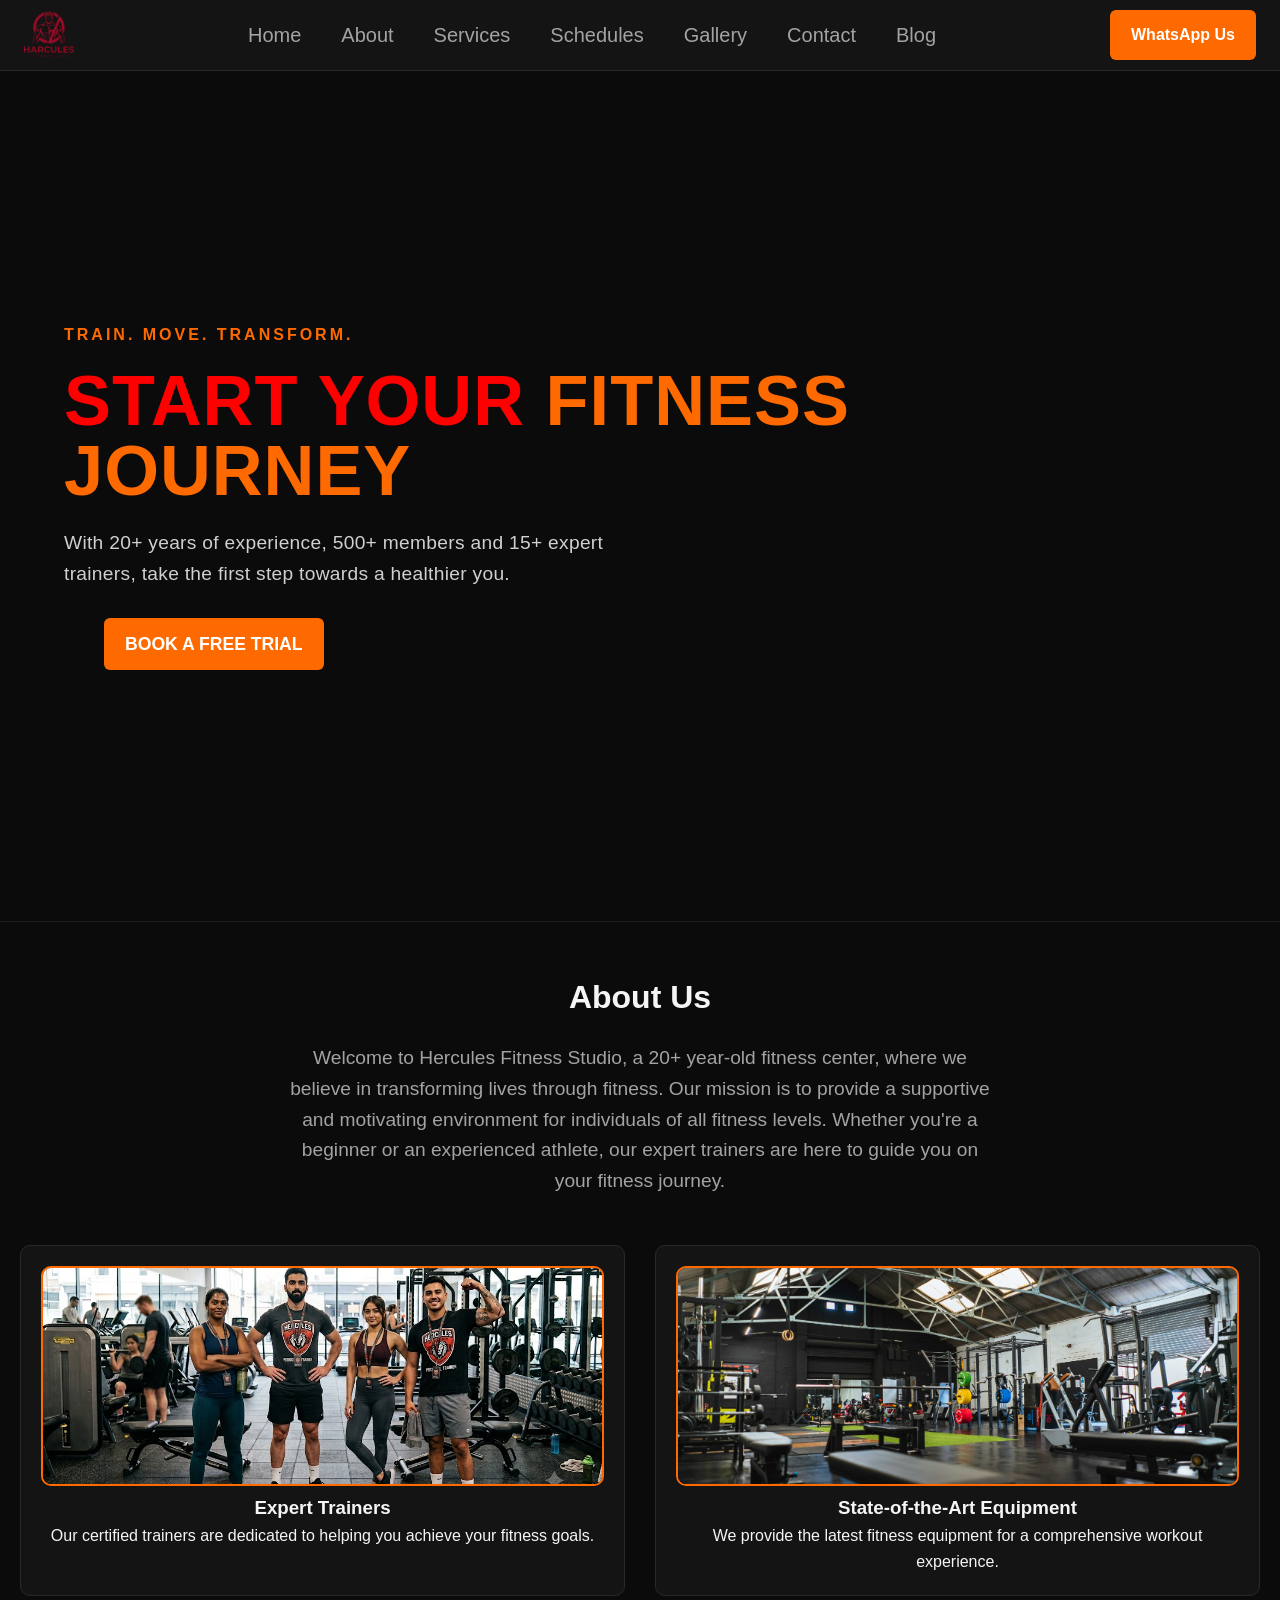
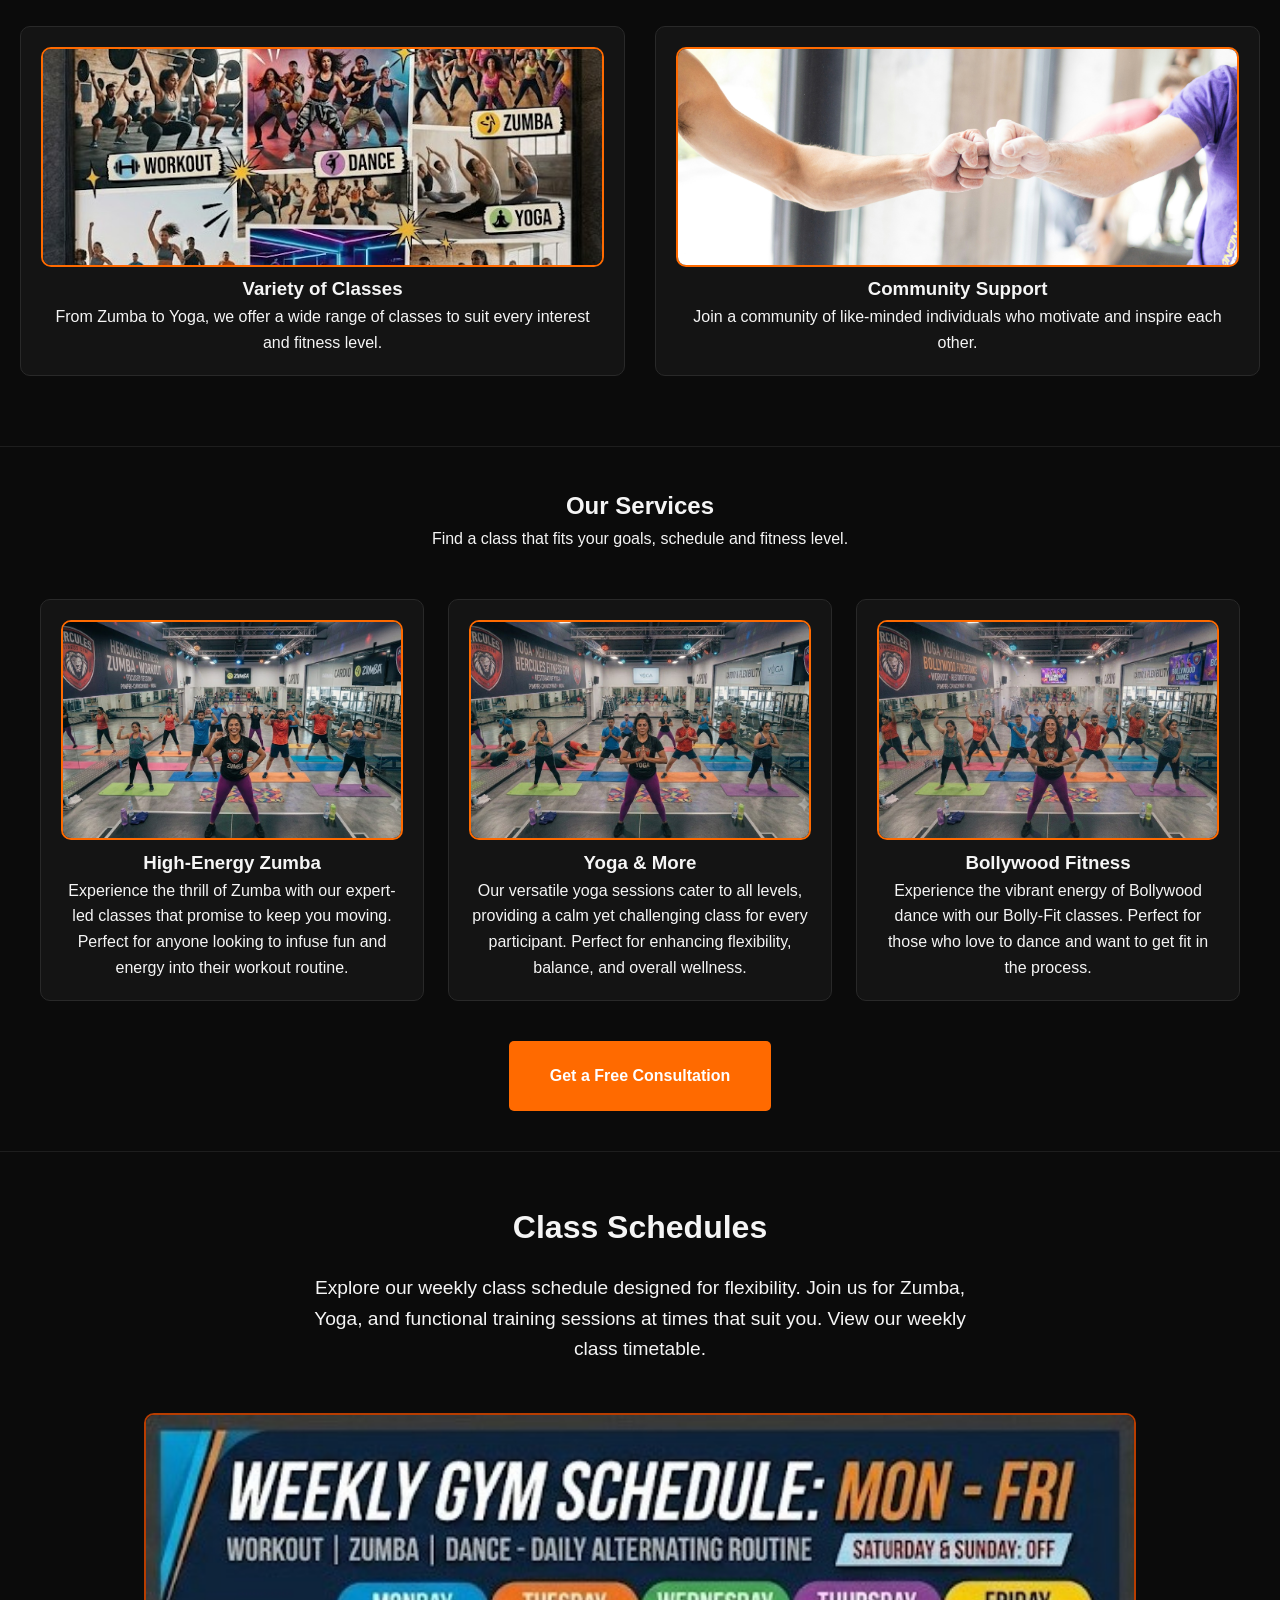
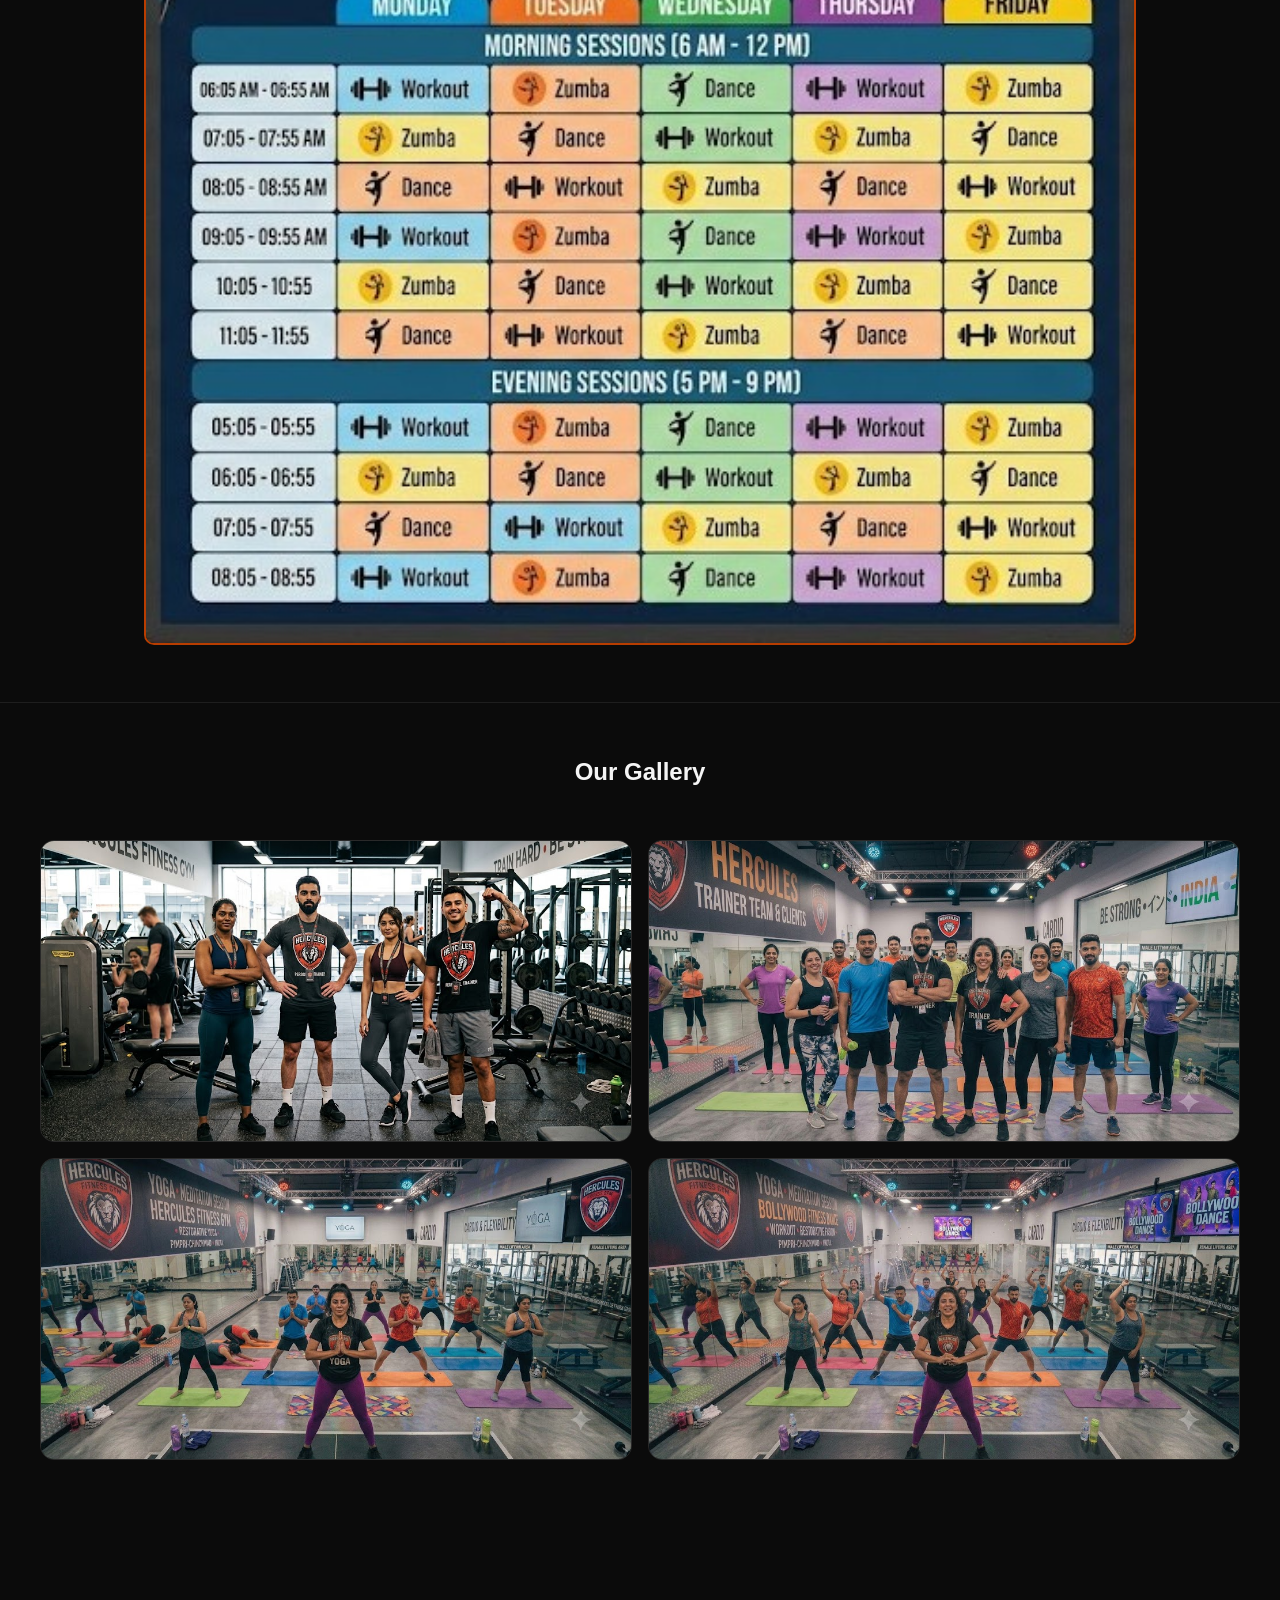
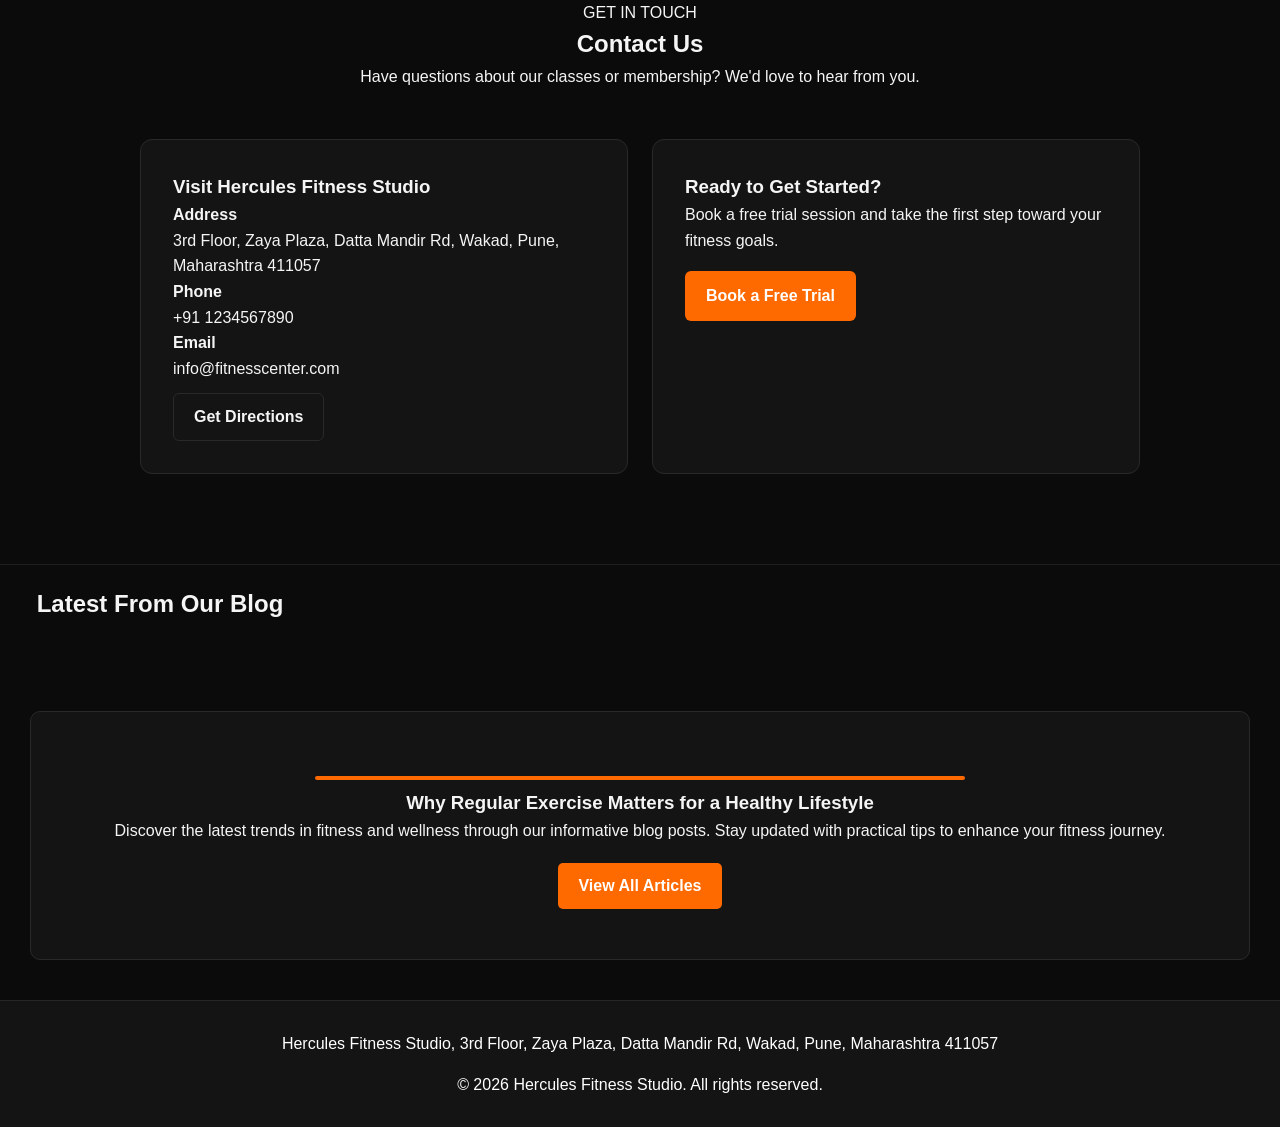
==== index.html @ 0545138e "Organize website files into folders" ====
<!DOCTYPE html>
<html lang="en">

<head>
    <meta charset="UTF-8">
    <meta name="viewport" content="width=device-width, initial-scale=1.0">

    <meta name="description"
        content="Hercules Fitness Studio in Wakad, Pune — fitness classes, expert trainers, yoga, Zumba and Bollywood fitness.">

    <title>Hercules Fitness Studio | Wakad, Pune</title>

    <!-- Favicon -->
    <link rel="icon" type="image/svg+xml" href="img/favicon.svg">

    <!-- Font Awesome -->
    <link rel="stylesheet"
        href="https://cdnjs.cloudflare.com/ajax/libs/font-awesome/6.6.0/css/all.min.css"
        referrerpolicy="no-referrer">

    <!-- Styles -->
    <link rel="stylesheet" href="css/style.css">
    <link rel="stylesheet" href="css/responsive.css">
</head>

<body>

    <!-- ==================== HEADER ==================== -->
    <header class="navbar">

        <a href="#hero" class="logo" aria-label="Hercules Fitness Studio home">
            <img src="img/Logo.png" alt="Hercules Fitness Studio">
        </a>

        <nav class="navigation" aria-label="Main navigation">
            <ul>
                <li><a href="#hero">Home</a></li>
                <li><a href="#about">About</a></li>
                <li><a href="#classes">Services</a></li>
                <li><a href="#schedules">Schedules</a></li>
                <li><a href="#gallery">Gallery</a></li>
                <li><a href="#contact">Contact</a></li>
                <li><a href="#blog">Blog</a></li>
            </ul>
        </nav>

        <a href="https://wa.me/1234567890"
            target="_blank"
            rel="noopener noreferrer"
            class="nav-btn btn-primary">
            WhatsApp Us
        </a>

    </header>

    <main id="main-content">

        <!-- ==================== HERO ==================== -->
        <section id="hero" aria-labelledby="hero-title">

            <p class="hero-tagline">Train. Move. Transform.</p>

            <h1 id="hero-title">
                START YOUR <span>FITNESS JOURNEY</span>
            </h1>

            <p class="hero-description">
                With 20+ years of experience, 500+ members and 15+ expert trainers,
                take the first step towards a healthier you.
            </p>

            <a href="https://wa.me/1234567890"
                target="_blank"
                rel="noopener noreferrer"
                class="cta-button btn-primary">
                BOOK A FREE TRIAL
            </a>

        </section>

        <!-- ==================== ABOUT ==================== -->
        <section id="about" aria-labelledby="about-title">

            <div class="section-heading">
                <h2 id="about-title">About Us</h2>

                <p class="about-des">
                    Welcome to Hercules Fitness Studio, a 20+ year-old fitness center,
                    where we believe in transforming lives through fitness. Our mission
                    is to provide a supportive and motivating environment for individuals
                    of all fitness levels. Whether you're a beginner or an experienced
                    athlete, our expert trainers are here to guide you on your fitness journey.
                </p>
            </div>

            <div class="features-grid">

                <article class="feature-card">
                    <img
                        src="img/Trainer.jpg"
                        alt="Hercules Fitness Studio trainers"
                        loading="lazy">
                    <h3>Expert Trainers</h3>
                    <p>
                        Our certified trainers are dedicated to helping you achieve
                        your fitness goals.
                    </p>
                </article>

                <article class="feature-card">
                    <img
                        src="img/Equipment.jpg"
                        alt="Modern fitness equipment at Hercules Fitness Studio"
                        loading="lazy">
                    <h3>State-of-the-Art Equipment</h3>
                    <p>
                        We provide the latest fitness equipment for a comprehensive
                        workout experience.
                    </p>
                </article>

                <article class="feature-card">
                    <img
                        src="img/Verity.jpg"
                        alt="Group fitness classes at Hercules Fitness Studio"
                        loading="lazy">
                    <h3>Variety of Classes</h3>
                    <p>
                        From Zumba to Yoga, we offer a wide range of classes to suit
                        every interest and fitness level.
                    </p>
                </article>

                <article class="feature-card">
                    <img
                        src="img/Community.jpg"
                        alt="Hercules Fitness Studio members training together"
                        loading="lazy">
                    <h3>Community Support</h3>
                    <p>
                        Join a community of like-minded individuals who motivate
                        and inspire each other.
                    </p>
                </article>

            </div>

        </section>

        <!-- ==================== SERVICES ==================== -->
        <section id="classes" aria-labelledby="services-title">

            <div class="section-heading">
                <h2 id="services-title">Our Services</h2>
                <p>
                    Find a class that fits your goals, schedule and fitness level.
                </p>
            </div>

            <div class="classes-grid">

                <article class="class-card">
                    <img
                        src="img/Zumba.jpg"
                        alt="Zumba fitness class"
                        loading="lazy">
                    <h3>High-Energy Zumba</h3>
                    <p>
                        Experience the thrill of Zumba with our expert-led classes
                        that promise to keep you moving. Perfect for anyone looking
                        to infuse fun and energy into their workout routine.
                    </p>
                </article>

                <article class="class-card">
                    <img
                        src="img/Yoga.jpg"
                        alt="Yoga fitness class"
                        loading="lazy">
                    <h3>Yoga &amp; More</h3>
                    <p>
                        Our versatile yoga sessions cater to all levels, providing
                        a calm yet challenging class for every participant. Perfect
                        for enhancing flexibility, balance, and overall wellness.
                    </p>
                </article>

                <article class="class-card">
                    <img
                        src="img/Bollywood.jpg"
                        alt="Bollywood fitness dance class"
                        loading="lazy">
                    <h3>Bollywood Fitness</h3>
                    <p>
                        Experience the vibrant energy of Bollywood dance with our
                        Bolly-Fit classes. Perfect for those who love to dance and
                        want to get fit in the process.
                    </p>
                </article>

            </div>

            <div class="join-btn">
                <a href="https://wa.me/1234567890"
                    target="_blank"
                    rel="noopener noreferrer"
                    class="btn-primary"
                    aria-label="Get a free fitness consultation through WhatsApp">
                    Get a Free Consultation
                </a>
            </div>

        </section>

        <!-- ==================== SCHEDULE ==================== -->
        <section id="schedules" aria-labelledby="schedule-title">

            <div class="section-heading">
                <h2 id="schedule-title">Class Schedules</h2>
                <p>
                    Explore our weekly class schedule designed for flexibility.
                    Join us for Zumba, Yoga, and functional training sessions at
                    times that suit you. View our weekly class timetable.
                </p>
            </div>

            <figure>
                <img
                    src="img/Classes.jpg"
                    alt="Weekly Hercules Fitness Studio class timetable"
                    loading="lazy">
            </figure>

        </section>

        <!-- ==================== GALLERY ==================== -->
        <section id="gallery" aria-labelledby="gallery-title">

            <div class="section-heading">
                <h2 id="gallery-title">Our Gallery</h2>
            </div>

            <div class="gallery-grid">

                <figure class="photo-card">
                    <img
                        src="img/Trainer.jpg"
                        alt="Hercules Fitness Studio trainer team"
                        loading="lazy">
                </figure>

                <figure class="photo-card">
                    <img
                        src="img/Group-photo.jpg"
                        alt="Hercules Fitness Studio trainers and members"
                        loading="lazy">
                </figure>

                <figure class="photo-card">
                    <img
                        src="img/Yoga.jpg"
                        alt="Hercules Fitness Studio yoga class"
                        loading="lazy">
                </figure>

                <figure class="photo-card">
                    <img
                        src="img/Bollywood.jpg"
                        alt="Hercules Fitness Studio Bollywood fitness class"
                        loading="lazy">
                </figure>

            </div>

        </section>

        <!-- ==================== CONTACT ==================== -->
        <section id="contact" aria-labelledby="contact-title">

            <div class="section-heading">

                <p class="eyebrow">GET IN TOUCH</p>

                <h2 id="contact-title">Contact Us</h2>

                <p>
                    Have questions about our classes or membership?
                    We'd love to hear from you.
                </p>

            </div>

            <div class="contact-grid">

                <div class="contact-info">

                    <h3>Visit Hercules Fitness Studio</h3>

                    <p>
                        <strong>Address</strong><br>
                        3rd Floor, Zaya Plaza, Datta Mandir Rd,
                        Wakad, Pune, Maharashtra 411057
                    </p>

                    <p>
                        <strong>Phone</strong><br>
                        <a href="tel:+911234567890">
                            +91 1234567890
                        </a>
                    </p>

                    <p>
                        <strong>Email</strong><br>
                        <a href="mailto:info@fitnesscenter.com">
                            info@fitnesscenter.com
                        </a>
                    </p>

                    <a
                        href="https://www.google.com/maps/search/?api=1&query=Zaya+Plaza%2C+Datta+Mandir+Rd%2C+Wakad%2C+Pune%2C+Maharashtra+411057"
                        target="_blank"
                        rel="noopener noreferrer"
                        class="btn-secondary">
                        Get Directions
                    </a>

                </div>

                <div class="contact-action">

                    <h3>Ready to Get Started?</h3>

                    <p>
                        Book a free trial session and take the first step
                        toward your fitness goals.
                    </p>

                    <a
                        href="https://wa.me/1234567890"
                        target="_blank"
                        rel="noopener noreferrer"
                        class="btn-primary">
                        Book a Free Trial
                    </a>

                </div>

            </div>

        </section>

        <!-- ==================== BLOG ==================== -->
        <section id="blog" aria-labelledby="blog-title">

            <div class="section-heading">
                <h2 id="blog-title">Latest From Our Blog</h2>
            </div>

            <article class="blog-card">

                <img
                    src="img/Fitness.jpg"
                    alt="Physical fitness and healthy lifestyle"
                    loading="lazy">

                <h3>Why Regular Exercise Matters for a Healthy Lifestyle</h3>

                <p>
                    Discover the latest trends in fitness and wellness through
                    our informative blog posts. Stay updated with practical
                    tips to enhance your fitness journey.
                </p>

                <a href="html/blog.html" class="btn-primary r-m-btn">
                    View All Articles
                </a>

            </article>

        </section>

    </main>

    <!-- ==================== FOOTER ==================== -->
    <footer id="footer-section">

        <p>
            Hercules Fitness Studio, 3rd Floor, Zaya Plaza,
            Datta Mandir Rd, Wakad, Pune, Maharashtra 411057
        </p>

        <p>
            &copy; 2026 Hercules Fitness Studio. All rights reserved.
        </p>

    </footer>

</body>

</html>
---- css/style.css ----
/* Author: Omkar Pawar
   Date: 3rd sep 2026
   last modified: 30th sep 2026
   Description: CSS for the fitness website
   this and other sub file  contains the styles for the fitness website, including layout, typography, colors, and responsive design.
   all imges used in this project are created from chat.gpt and copyrighted.

 */

/* ==========================================================================
   TABLE OF CONTENTS
   ==========================================================================
   1. CSS RESET
   2. VARIABLES & THEME
   3. GLOBAL COMPONENTS (Buttons, Layout)
   4. PAGE/SPECIFIC PARTS
   ========================================================================== */

/* Reset */
* {
    margin: 0;
    padding: 0;
    box-sizing: border-box;
}

html {
    scroll-behavior: smooth;
}

/* CSS variables */
:root {
    --main-background: #0B0B0B;
    --sec-background: #141414;

    --primary-accent: #FF6A00;
    --accent-highlight: #FFB000;

    --main-text: #F5F5F5;
    --secondary-text: #A3A3A3;

    --borders: #292929;
    --btn-padding: 10px 18px;

    --accent-soft: rgba(255, 106, 0, 0.12);
    --accent-border: rgba(255, 106, 0, 0.45);

    --shadow-soft: 0 10px 30px rgba(0, 0, 0, 0.25);



    --section-padding: 90px;
    --container-width: 1200px;

    --space-xs: 8px;
    --space-sm: 16px;
    --space-md: 24px;
    --space-lg: 40px;
    --space-xl: 64px;

    --navbar-height: 50px;
}

body {
    font-family: Arial, sans-serif;
    line-height: 1.6;
    color: var(--main-text);
    background-color: var(--main-background);
}

section {
     scroll-margin-top: 90px;
    padding: var(--section-padding) 5%;
}
.section-heading {
    max-width: 700px;
    margin: 0 auto 48px;
    text-align: center;
}

/* 3. GLOBAL COMPONENTS  */
.nav-btn {
    display: inline-block;
    padding: var(--btn-padding);
    font-size: 1rem;
    font-weight: 700;
    border-radius: 6px;
    text-decoration: none;
}

.cta-button {
    display: inline-block;
    padding: 11px 20px;
    font-size: 1.1rem;
    border: none;
    border-radius: 6px;
    cursor: pointer;
    font-weight: 700;
    margin-left: 40px;
    text-decoration: none;
}

/* Primary action buttons.
   .btn-colour is kept as a compatibility class for the existing HTML. */
.btn-primary,
.btn-colour {
    display: inline-block;
    padding: 11px 20px;
    border: 1px solid transparent;
    border-radius: 6px;
    background: var(--primary-accent);
    color: #fff;
    font-weight: 700;
    text-decoration: none;
    cursor: pointer;
    box-shadow: none;
    transition: background-color 0.2s ease, transform 0.2s ease, box-shadow 0.2s ease;
}

.btn-primary:hover,
.btn-colour:hover {
    background: var(--accent-highlight);
    color: #fff;
    transform: translateY(-2px);
    box-shadow: 0 6px 18px rgba(255, 106, 0, 0.20);
}

/* Secondary action: useful for lower-priority actions such as directions. */
.btn-secondary {
    display: inline-block;
    padding: 10px 20px;
    border: 1px solid var(--borders);
    border-radius: 6px;
    background: transparent;
    color: var(--main-text);
    font-weight: 600;
    text-decoration: none;
    cursor: pointer;
    transition: border-color 0.2s ease, color 0.2s ease, background-color 0.2s ease;
}

.btn-secondary:hover {
    color: var(--primary-accent);
    border-color: var(--accent-border);
    background: var(--accent-soft);
}

.r-m-btn {
    display: inline-block;
    padding: 10px 20px;
    font-size: 1rem;
    border: none;
    border-radius: 5px;
    cursor: pointer;
    transition: background-color 0.3s ease-in-out;
    margin-top: 20px;
    text-decoration: none;
}



.join-btn a {
    text-decoration: none;
    color: #fff;
}

.join-btn {
    display: inline-block;
    padding: 10px 20px;
    font-size: 1rem;
    color: #fff;
    background-color: var(--primary-accent);
    border: none;
    border-radius: 5px;
    cursor: pointer;
    transition: background-color 0.3s ease-in-out;
}

.join-btn:hover {
    background-color: var(--accent-highlight);
}




/* Navigation Bar */
.navbar {
    display: flex;
    position: sticky;
    z-index: 1000;
    top: 0;
    justify-content: space-between;
    align-items: center;
    color: var(--main-text);
    background-color: var(--sec-background);
    border-bottom: 1px solid var(--borders);
    min-height: var(--navbar-height);
    padding: 10px 24px;
}

.logo {
    width: 50px;
    height: 50px;
}

.logo img {
    width: 100%;
    height: 100%;
    object-fit: cover;
}

.navigation ul {
    display: flex;
    gap: 20px;
    flex-direction: row;
}

.navigation a {
    position: relative;
    color: var(--secondary-text);
    text-decoration: none;
    transition: color 0.25s ease;

     font-size: 1.25rem;
    padding: 8px 10px;
    border-radius: 5px;


}

.navigation li {
    list-style: none;
    transition: background-color 0.3s ease-in-out;
    border-radius: 5px;
}

.navigation a:hover {
    color: var(--main-text);
}

.navigation a::after {
    content: "";
    position: absolute;
    left: 10px;
    right: 10px;
    bottom: -5px;
    height: 2px;
    background: var(--primary-accent);
    transform: scaleX(0);
    transition: transform 0.25s ease;
}

.navigation a:hover::after,
.navigation a.active::after {
    transform: scaleX(1);
}

/* Current-section state: text + underline, not a filled background. */
.navigation a.active {
    color: var(--primary-accent);
}

/* CSS-only active state for the existing hash links. */
body:has(#about:target) .navigation a[href="#about"],
body:has(#classes:target) .navigation a[href="#classes"],
body:has(#schedules:target) .navigation a[href="#schedules"],
body:has(#gallery:target) .navigation a[href="#gallery"],
body:has(#contact:target) .navigation a[href="#contact"],
body:has(#blog:target) .navigation a[href="#blog"],
body:has(#hero:target) .navigation a[href="#hero"] {
    color: var(--primary-accent);
}

body:has(#about:target) .navigation a[href="#about"]::after,
body:has(#classes:target) .navigation a[href="#classes"]::after,
body:has(#schedules:target) .navigation a[href="#schedules"]::after,
body:has(#gallery:target) .navigation a[href="#gallery"]::after,
body:has(#contact:target) .navigation a[href="#contact"]::after,
body:has(#blog:target) .navigation a[href="#blog"]::after,
body:has(#hero:target) .navigation a[href="#hero"]::after {
    transform: scaleX(1);
}




/* Hero Section */
#hero {
    min-height: calc(100vh - var(--navbar-height));
    padding: 70px 5%;
    box-sizing: border-box;

    color: #ff0000;
    text-align: left;
    position: relative;
    overflow: hidden;

    display: flex;
    flex-direction: column;
    justify-content: center;
}

#hero::before {
    content: "";
    background-image: url("../img/hero.jpg");
    background-size: cover;
    background-position: center 25%;
    position: absolute;
    inset: 0;
    z-index: -1;
}

    


.hero-tagline {
   
    margin: 0 0 18px;

    color: var(--primary-accent);
    font-weight: 700;
    font-size: 1rem;
    letter-spacing: 3px;
    text-transform: uppercase;

    width: fit-content;
    z-index: 1;
}

#hero h1 {
    z-index: 1;

    max-width: 75%;
    margin: 0 0 22px;

    font-weight: 800;
    font-size: clamp(3.5rem, 5.5vw, 5rem);
    line-height: 1;
    letter-spacing: 1px;
}

#hero h1 span {
    color: var(--primary-accent);
}

.hero-description {
    z-index: 1;

    width: 50%;
    max-width: 600px;
    margin: 0 0 28px;

    font-size: clamp(1.1rem, 1.5vw, 1.35rem);
    font-weight: 400;
    line-height: 1.6;
    letter-spacing: 0.3px;

    color: #D0D0D0;
}
#hero .btn-primary {
    align-self: flex-start;
    margin-top: 0;
}


/* Choose Us Section */
#about {
    padding: 50px 20px;
    text-align: center;
    border-top: 1px solid rgba(255, 255, 255, 0.08);


}

#about h2 {
    font-size: 2rem;
    margin-bottom: 20px;
}

.about-des {
    font-size: 1.2rem;
    margin-bottom: 20px;
    color: var(--secondary-text);
    grid-column: span 2;
}

.choose-title {
    text-align: center;
    grid-column: span 2;
}

.features-grid {
    display: grid;
    grid-template-columns: repeat(2, 1fr);
    gap: 30px;
}

.feature-card {
    background-color: var(--sec-background);
    border: 1px solid var(--borders);
    border-radius: 10px;
    padding: 20px;
    text-align: center;
    transition: transform 0.3s ease-in-out, box-shadow 0.3s ease-in-out;
}

.feature-card:hover {
    transform: translateY(-5px);
    box-shadow: 0 10px 20px rgba(0, 0, 0, 0.2);
}

.feature-card img {
    width: 100%;
    height: 220px;
    object-fit: cover;
    border-radius: 10px;
    border: 2px solid var(--primary-accent);
}


/* classes */
#classes {

    padding: 40px 20px;
    text-align: center;
    border-top: 1px solid rgba(255, 255, 255, 0.08);
    margin-top: 20px;
}

.classes-grid {
    max-width: 1200px;
    margin: 40px auto;
    display: grid;
    grid-template-columns: repeat(3, 1fr);
    gap: 24px;
}

.class-card {
    background-color: var(--sec-background);
    border: 1px solid var(--borders);
    border-radius: 10px;
    padding: 20px;
    margin: 0;
    text-align: center;
    transition: transform 0.3s ease-in-out, box-shadow 0.3s ease-in-out;
}

.class-card:hover {
    transform: translateY(-5px);
    box-shadow: 0 10px 20px rgba(0, 0, 0, 0.2);
}

.class-card img {
    width: 100%;
    height: 220px;
    object-fit: cover;
    border-radius: 10px;
    border: 2px solid var(--primary-accent);
}



/* Schedule Section */
#schedules {
    padding: 50px 20px;
    text-align: center;
    border-top: 1px solid rgba(255, 255, 255, 0.08);
}

#schedules h2 {
    font-size: 2rem;
    margin-bottom: 20px;
}

#schedules p {
    font-size: 1.2rem;
    margin-bottom: 20px;
}

#schedules img {
    width: 80%;
    height: auto;
    border-radius: 10px;
    transition: transform 0.3s ease-in-out, box-shadow 0.3s ease-in-out;
    border: #b83d00 2px solid;
}

#schedules img:hover {
    transform: scale(1.05);
    box-shadow: 10px 10px 20px rgba(247, 244, 244, 0.2);
}


/* gallery */
#gallery {
    padding: 50px 20px;
    text-align: center;
    border-top: 1px solid rgba(255, 255, 255, 0.08);

}

.gallery-grid {
    display: grid;
    grid-template-columns: repeat(2, minmax(0, 1fr));
    gap: 16px;
    max-width: 1200px;
    margin: 0 auto;
}

.photo-card {
    padding: 0;
    margin: 0;
    overflow: hidden;
    border-radius: 14px;
    border: 1px solid var(--borders);
    background: var(--sec-background);
    transition: all 0.3s ease;
}

.photo-card:hover {
    transform: scale(1.02);
    box-shadow: 0 10px 20px rgba(0, 0, 0, 0.2);
}

.photo-card img {
    display: block;
    width: 100%;
    height: 300px;
    object-fit: cover;
}

.gallery-title {
    text-align: center;
    flex-basis: 100%;
    font-size: 1.5rem;
    margin-bottom: 10px;
}

/* Contact Section */
.contact-grid {
    max-width: 1000px;
    margin: 50px auto 0;

    display: grid;
    grid-template-columns: repeat(2, 1fr);

    gap: 24px;
}
.contact-info,
.contact-action {
    background: var(--sec-background);
    border: 1px solid var(--borders);
    border-radius: 12px;
    padding: 32px;
    text-align: left;
}
#contact a {
    color: var(--main-text);
    text-decoration: none;
    transition: color 0.2s ease;
}

#contact a:hover {
    color: var(--primary-accent);
}

/* Contact actions: keep information links quiet, make actual actions buttons. */
#contact .contact-action a {
    display: inline-block;
    margin-top: 18px;
    padding: 11px 20px;
    border: 1px solid transparent;
    border-radius: 6px;
    background: var(--primary-accent);
    color: #fff;
    font-weight: 700;
    text-decoration: none;
}

#contact .contact-action a:hover {
    background: var(--accent-highlight);
    color: #fff;
    transform: translateY(-2px);
    box-shadow: 0 6px 18px rgba(255, 106, 0, 0.20);
}

#contact .contact-info a[href*="google.com/maps"] {
    display: inline-block;
    margin-top: 12px;
    padding: 10px 20px;
    border: 1px solid var(--borders);
    border-radius: 6px;
    background: transparent;
    color: var(--main-text);
    font-weight: 600;
}

#contact .contact-info a[href*="google.com/maps"]:hover {
    color: var(--primary-accent);
    border-color: var(--accent-border);
    background: var(--accent-soft);
}
/* blog */
#blog {
    padding: 20px 10px;
    text-align: center;
    border-top: 1px solid rgba(255, 255, 255, 0.08);
    display: grid;
    grid-template-columns: repeat(auto-fit, minmax(min(100%, 300px), 1fr));
    gap: 20px;
    /* Optional: Adds nice spacing between elements */
}

.blog-title {
    text-align: center;
    grid-column: 1 / -1;
    font-size: 2rem;
    margin-bottom: 20px;
}

.blog-card {
    background-color: var(--sec-background);
    border: 1px solid var(--borders);
    border-radius: 10px;
    padding: 50px;
    margin: 20px;
    text-align: center;
    transition: transform 0.3s ease-in-out, box-shadow 0.3s ease-in-out;
}

.blog-card:hover {
    transform: translateY(-5px);
    box-shadow: 0 10px 20px rgba(0, 0, 0, 0.2);
}

.blog-card img {
    width: 100%;
    max-width: 650px;
    height: auto;
    border-radius: 10px;
    border: 2px solid var(--primary-accent);
}

.blog-card:nth-of-type(1):last-of-type {
    grid-column: 1 / -1;
}

.blog-card:nth-of-type(2n + 1):last-of-type {
    grid-column: 1 / -1;

}





/* Footer */
#footer-section {
    background-color: var(--sec-background);
    color: #fff;
    text-align: center;
    padding: 20px;
    border-top: 1px solid rgba(255, 255, 255, 0.08);
}

.social-links {
    display: flex;
    justify-content: center;
    gap: 20px;
    padding: 20px;
}

.social-icon {
    color: var(--primary-accent);
    font-size: 2rem;
    text-decoration: none;
    transition: transform 0.2s ease, color 0.2s ease;
}

.social-icon:hover {
    transform: scale(1.1);
}

/* Instagram pink */
.social-icon:nth-child(1):hover {
    color: #E1306C;
}

/* YouTube red */
.social-icon:nth-child(2):hover {
    color: #FF0000;
}

/* X black */
.social-icon:nth-child(3):hover {
    color: #f74545;
}


#footer-section p {
    margin: 5px 0;
    border-radius: 5px;
    padding: 5px 10px;
}
---- css/responsive.css ----
/* =========================================================
   HERCULES FITNESS STUDIO
   RESPONSIVE STYLES
   Applies to:
   - Main page
   - Blog page
   - Article pages
   ========================================================= */


/* =========================================================
   TABLET / SMALL LAPTOP
   1024px and below
   ========================================================= */

@media (max-width: 1024px) {

    /* ==================== GLOBAL ==================== */

    html {
        scroll-padding-top: 90px;
    }

    .navbar {
        padding: 10px 20px;
    }

    .navigation ul {
        gap: 8px;
    }

    .navigation a {
        font-size: 1.05rem;
        padding: 8px 7px;
    }

    .nav-btn {
        padding: 12px 18px;
        font-size: 0.95rem;
        white-space: nowrap;
    }


    /* ==================== MAIN PAGE ==================== */

    #hero {
        min-height: calc(100vh - 90px);
        padding: 60px 6%;
    }

    #hero h1 {
        max-width: 85%;
        font-size: clamp(3rem, 6vw, 4.5rem);
    }

    .hero-description {
        width: 60%;
        max-width: 600px;
    }


    /* ==================== ABOUT ==================== */

    .features-grid {
        grid-template-columns: repeat(2, minmax(0, 1fr));
        gap: 20px;
    }

    .feature-card img {
        height: 200px;
    }


    /* ==================== SERVICES ==================== */

    .classes-grid {
        grid-template-columns: repeat(2, minmax(0, 1fr));
        gap: 20px;
    }

    .class-card img {
        height: 200px;
    }


    /* ==================== SCHEDULE ==================== */

    #schedules img,
    .schedule-image {
        width: 90%;
    }


    /* ==================== GALLERY ==================== */

    .gallery-grid {
        grid-template-columns: repeat(2, minmax(0, 1fr));
        gap: 14px;
    }

    .photo-card img {
        height: 260px;
    }


    /* ==================== CONTACT ==================== */

    .contact-grid {
        max-width: 900px;
        gap: 20px;
    }


    /* ==================== BLOG PAGE ==================== */

    #blog-hero {
        min-height: 430px;
        padding: 65px 6%;
    }

    .blog-hero-title {
        max-width: 650px;
        font-size: clamp(2.5rem, 5.5vw, 4rem);
    }

    .blog-hero-des {
        max-width: 580px;
    }

    .blog-card-grid {
        gap: 24px;
    }


    /* ==================== ARTICLE ==================== */

    .blog-head {
        min-height: 450px;
        padding: 70px 6%;
    }

    .blog-head h1 {
        max-width: 750px;
        font-size: clamp(2.5rem, 5.5vw, 4rem);
    }

    .blog-head h2 {
        max-width: 650px;
    }

    .blog-body {
        max-width: 900px;
        padding: 60px 5%;
    }

}


/* =========================================================
   MOBILE
   768px and below
   ========================================================= */

@media (max-width: 768px) {

    /* ==================== GLOBAL ==================== */

    html {
        scroll-padding-top: 120px;
    }

    body {
        overflow-x: hidden;
    }


    /* ==================== NAVBAR ==================== */

    .navbar {
        position: sticky;
        display: flex;
        flex-wrap: wrap;
        justify-content: center;
        gap: 8px;
        padding: 10px 12px;
    }

    .logo {
        flex: 0 0 auto;
    }

    .navigation {
        width: 100%;
        order: 3;
    }

    .navigation ul {
        display: flex;
        flex-wrap: wrap;
        justify-content: center;

         gap: 2px 6px;
    }

    .navigation a {
         font-size: 0.9rem;
        padding: 5px 6px;
    }

    .navigation a::after {
        bottom: -2px;
    }

    .nav-btn {
         order: 2;
        padding: 10px 15px;
        font-size: 0.9rem;
    }


    /* ==================== GENERAL SECTIONS ==================== */

    section {
        scroll-margin-top: 120px;
    }

    .section-heading {
        padding-left: 5%;
        padding-right: 5%;
    }


    /* ==================== MAIN HERO ==================== */

    #hero {
        min-height: calc(100vh - 130px);

        padding: 60px 6%;

        justify-content: center;
    }

    #hero::before {
        background-position: center 25%;
    }

    .hero-tagline {
        font-size: 0.9rem;
        letter-spacing: 2px;
        margin-bottom: 14px;
    }

    #hero h1 {
        max-width: 100%;

        font-size: clamp(2.6rem, 10vw, 4rem);
        line-height: 1.02;
    }

    .hero-description {
        width: 100%;
        max-width: 600px;

        font-size: 1rem;
        line-height: 1.6;
    }

    #hero .btn-primary {
        align-self: flex-start;
    }


    /* ==================== ABOUT ==================== */

    #about {
        padding: 60px 5%;
    }

    .features-grid {
        grid-template-columns: 1fr;
        gap: 20px;
    }

    .feature-card {
        padding: 20px;
    }

    .feature-card img {
        height: 220px;
    }


    /* ==================== SERVICES ==================== */

    #classes {
        padding: 60px 5%;
    }

    .classes-grid {
        grid-template-columns: 1fr;
        gap: 20px;

        margin: 30px auto;
    }

    .class-card {
        padding: 20px;
    }

    .class-card img {
        height: 220px;
    }

    .join-btn {
        margin-top: 30px;
    }


    /* ==================== SCHEDULE ==================== */

    #schedules {
        padding: 60px 5%;
    }

    #schedules h2 {
        font-size: 1.8rem;
    }

    #schedules p {
        font-size: 1rem;
        line-height: 1.7;
    }

    #schedules img,
    .schedule-image {
        width: 100%;
        max-width: 100%;
    }

    #schedules img:hover {
        transform: none;
    }


    /* ==================== GALLERY ==================== */

    #gallery {
        padding: 60px 5%;
    }

    .gallery-grid {
        grid-template-columns: 1fr;
        gap: 16px;
    }

    .photo-card img {
        height: 260px;
    }

    .photo-card:hover {
        transform: none;
    }


    /* ==================== CONTACT ==================== */

    #contact {
        padding: 60px 5%;
    }

    .contact-grid {
        grid-template-columns: 1fr;

        margin-top: 35px;
        gap: 20px;
    }

    .contact-info,
    .contact-action {
        padding: 24px;
    }


    /* ==================== MAIN BLOG PREVIEW ==================== */

    #blog {
        padding: 60px 5%;
    }

    .blog-title {
        font-size: 2rem;
    }

    #blog .blog-card {
        margin: 0;
        padding: 24px;
    }


    /* ==================== BLOG PAGE ==================== */

    #blog-hero {
        min-height: 470px;

        padding: 60px 6%;
    }

    #blog-hero::before {
        background-position: center 25%;
    }

    .blog-tagline {
        font-size: 0.9rem;
        letter-spacing: 2px;
    }

    .blog-hero-title {
        max-width: 100%;

        font-size: clamp(2.4rem, 9vw, 3.5rem);
        line-height: 1.05;
    }

    .blog-hero-des {
        max-width: 100%;

        font-size: 1rem;
        line-height: 1.6;
    }

    .blog-hero-points {
        font-size: 0.9rem;
    }


    /* ==================== BLOG CARDS ==================== */

    #latest-blog {
        padding: 60px 5%;
    }

    #latest-blog-title {
        margin-bottom: 30px;

        font-size: 2rem;
    }

    .blog-card-grid {
        grid-template-columns: 1fr;
        gap: 20px;
    }

    .blog-card {
        padding: 22px;
    }

    .blog-card img {
        height: 220px;
    }

    .blog-card h3 {
        font-size: 1.25rem;
    }


    /* ==================== ARTICLE HERO ==================== */

    .blog-head {
        min-height: 500px;

        padding: 60px 6%;
    }

    .blog-head h1 {
        max-width: 100%;

        font-size: clamp(2.3rem, 9vw, 3.5rem);
        line-height: 1.05;
    }

    .blog-head h2 {
        max-width: 100%;

        font-size: 1rem;
        line-height: 1.6;
    }

    .article-category {
        font-size: 0.9rem;
        letter-spacing: 2px;
    }

    .article-date,
    .article-own {
        display: block;

        margin: 0 0 8px;

        font-size: 0.85rem;
    }


    /* ==================== ARTICLE BODY ==================== */

    .blog-body {
        max-width: 100%;

        padding: 50px 5%;
    }

    .blog-body h2 {
        font-size: 1.7rem;
    }

    .blog-body > h2 {
        margin-top: 40px;
    }

    .blog-body p,
    .article-conclusion {
        font-size: 1rem;
        line-height: 1.75;
    }

    .article-card {
        padding: 22px;
        margin-bottom: 30px;
    }

    .article-card h3 {
        font-size: 1.25rem;
    }

    .article-card ul {
        padding-left: 28px;
    }


    /* ==================== FOOTER ==================== */

    #footer-section {
        padding: 25px 5%;
    }

    #footer-section p {
        font-size: 0.9rem;
        line-height: 1.6;
    }

}


/* =========================================================
   SMALL MOBILE
   480px and below
   ========================================================= */

@media (max-width: 480px) {

    /* ==================== NAVBAR ==================== */

    .navbar {
        padding: 8px 10px;
    }

    .logo {
        width: 46px;
        height: 46px;
    }

   .navigation ul {
        gap: 1px 4px;
    }


     .navigation a {
        font-size: 0.82rem;
        padding: 4px 5px;
    }

    .nav-btn {
        padding: 9px 12px;
        font-size: 0.8rem;
    }


    /* ==================== HERO ==================== */

    #hero {
        min-height: 600px;
        padding: 50px 6%;
    }

    .hero-tagline {
        font-size: 0.8rem;
        letter-spacing: 1.5px;
    }

    #hero h1 {
        font-size: clamp(2.3rem, 11vw, 3.2rem);
    }

    .hero-description {
        font-size: 0.95rem;
    }


    /* ==================== ABOUT ==================== */

    #about,
    #classes,
    #schedules,
    #gallery,
    #contact {
        padding: 50px 5%;
    }

    .feature-card img,
    .class-card img {
        height: 200px;
    }


    /* ==================== GALLERY ==================== */

    .photo-card img {
        height: 220px;
    }


    /* ==================== BLOG HERO ==================== */

    #blog-hero {
        min-height: 500px;
        padding: 50px 6%;
    }

    .blog-hero-title {
        font-size: 2.35rem;
    }

    .blog-hero-des {
        font-size: 0.95rem;
    }

    .blog-hero-points {
        font-size: 0.85rem;
        line-height: 1.7;
    }


    /* ==================== BLOG CARDS ==================== */

    #latest-blog {
        padding: 50px 5%;
    }

    .blog-card {
        padding: 18px;
    }

    .blog-card img {
        height: 190px;
    }

    .blog-card h3 {
        font-size: 1.15rem;
    }

    .blog-card p {
        font-size: 0.95rem;
    }


    /* ==================== ARTICLE HERO ==================== */

    .blog-head {
        min-height: 540px;
        padding: 50px 6%;
    }

    .blog-head h1 {
        font-size: 2.25rem;
    }

    .blog-head h2 {
        font-size: 0.95rem;
    }


    /* ==================== ARTICLE BODY ==================== */

    .blog-body {
        padding: 45px 5%;
    }

    .blog-body h2 {
        font-size: 1.5rem;
    }

    .blog-body p,
    .article-conclusion {
        font-size: 0.95rem;
        line-height: 1.75;
    }

    .article-card {
        padding: 18px;
    }

    .article-card h3 {
        font-size: 1.15rem;
    }

    .article-card ul {
        padding-left: 25px;
    }

    .article-card li {
        font-size: 0.95rem;
    }


    /* ==================== FOOTER ==================== */

    #footer-section {
        padding: 22px 5%;
    }

    #footer-section p {
        font-size: 0.82rem;
    }

}
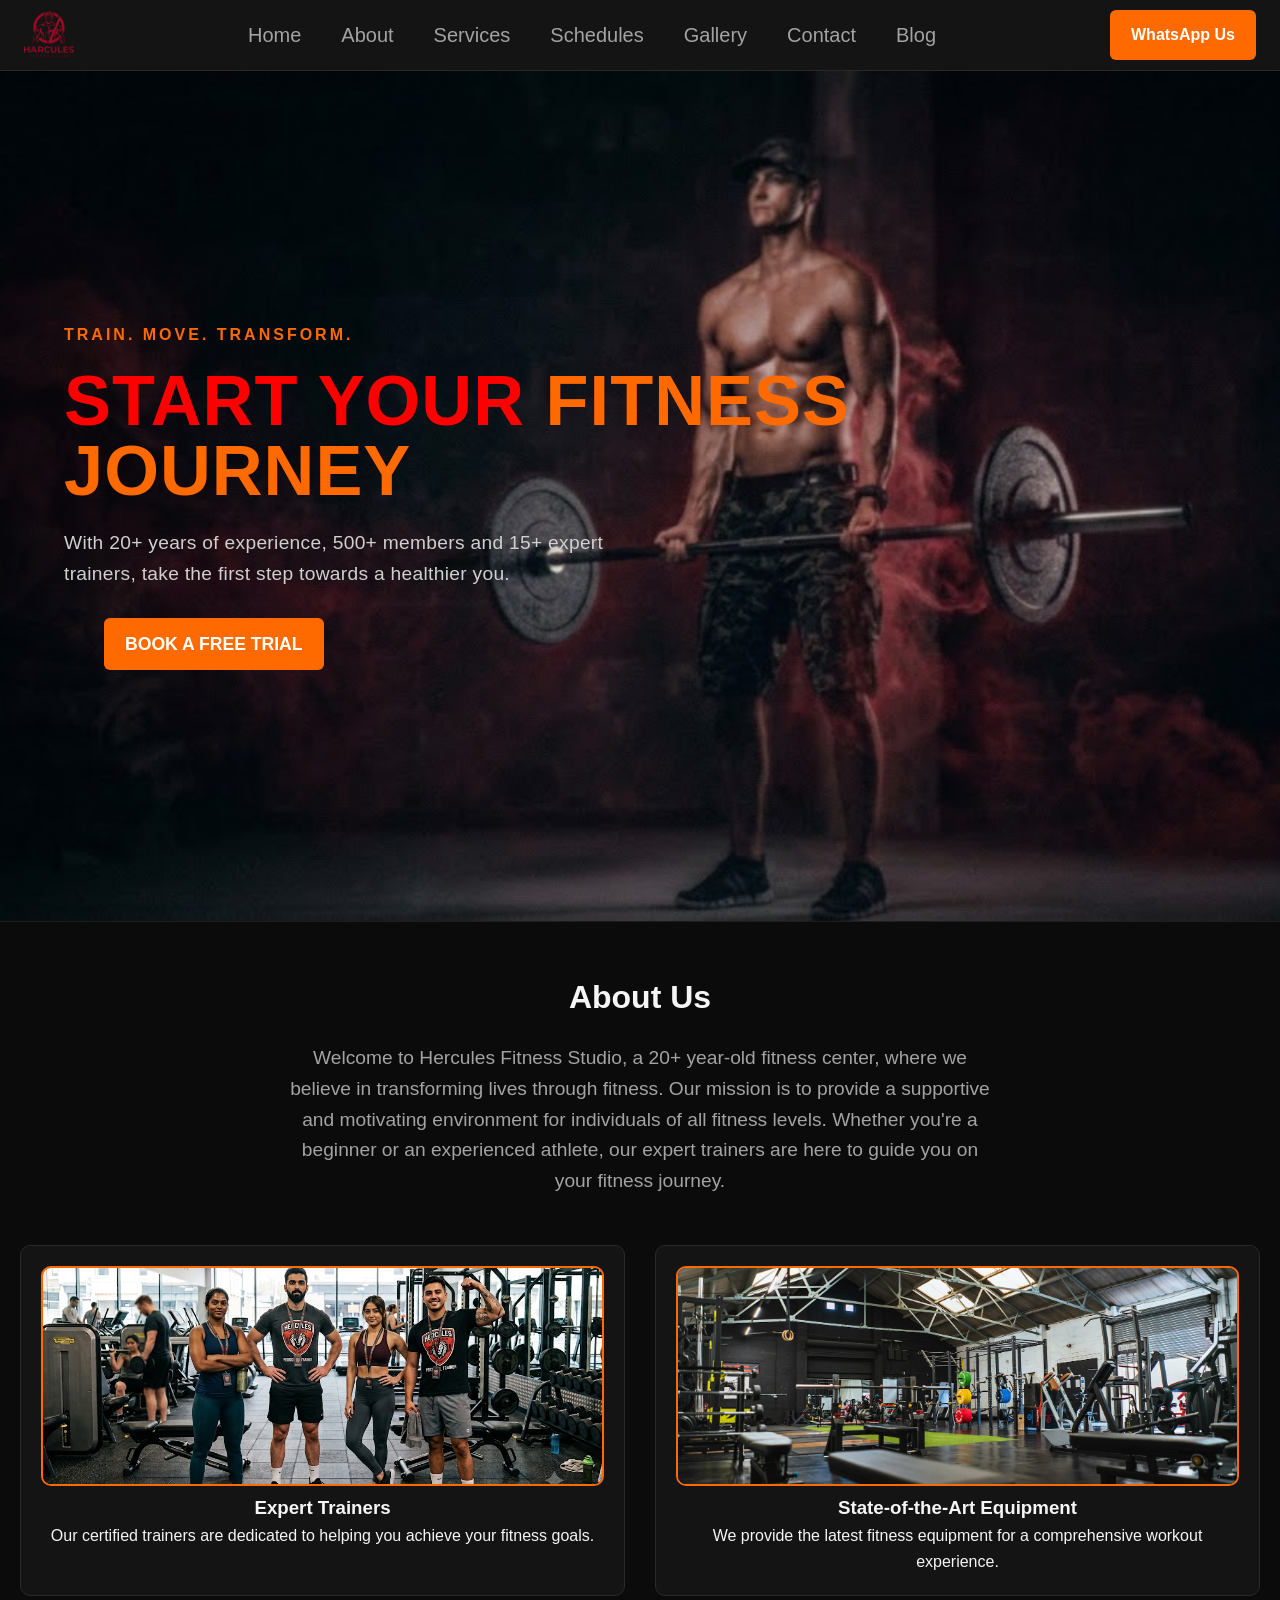
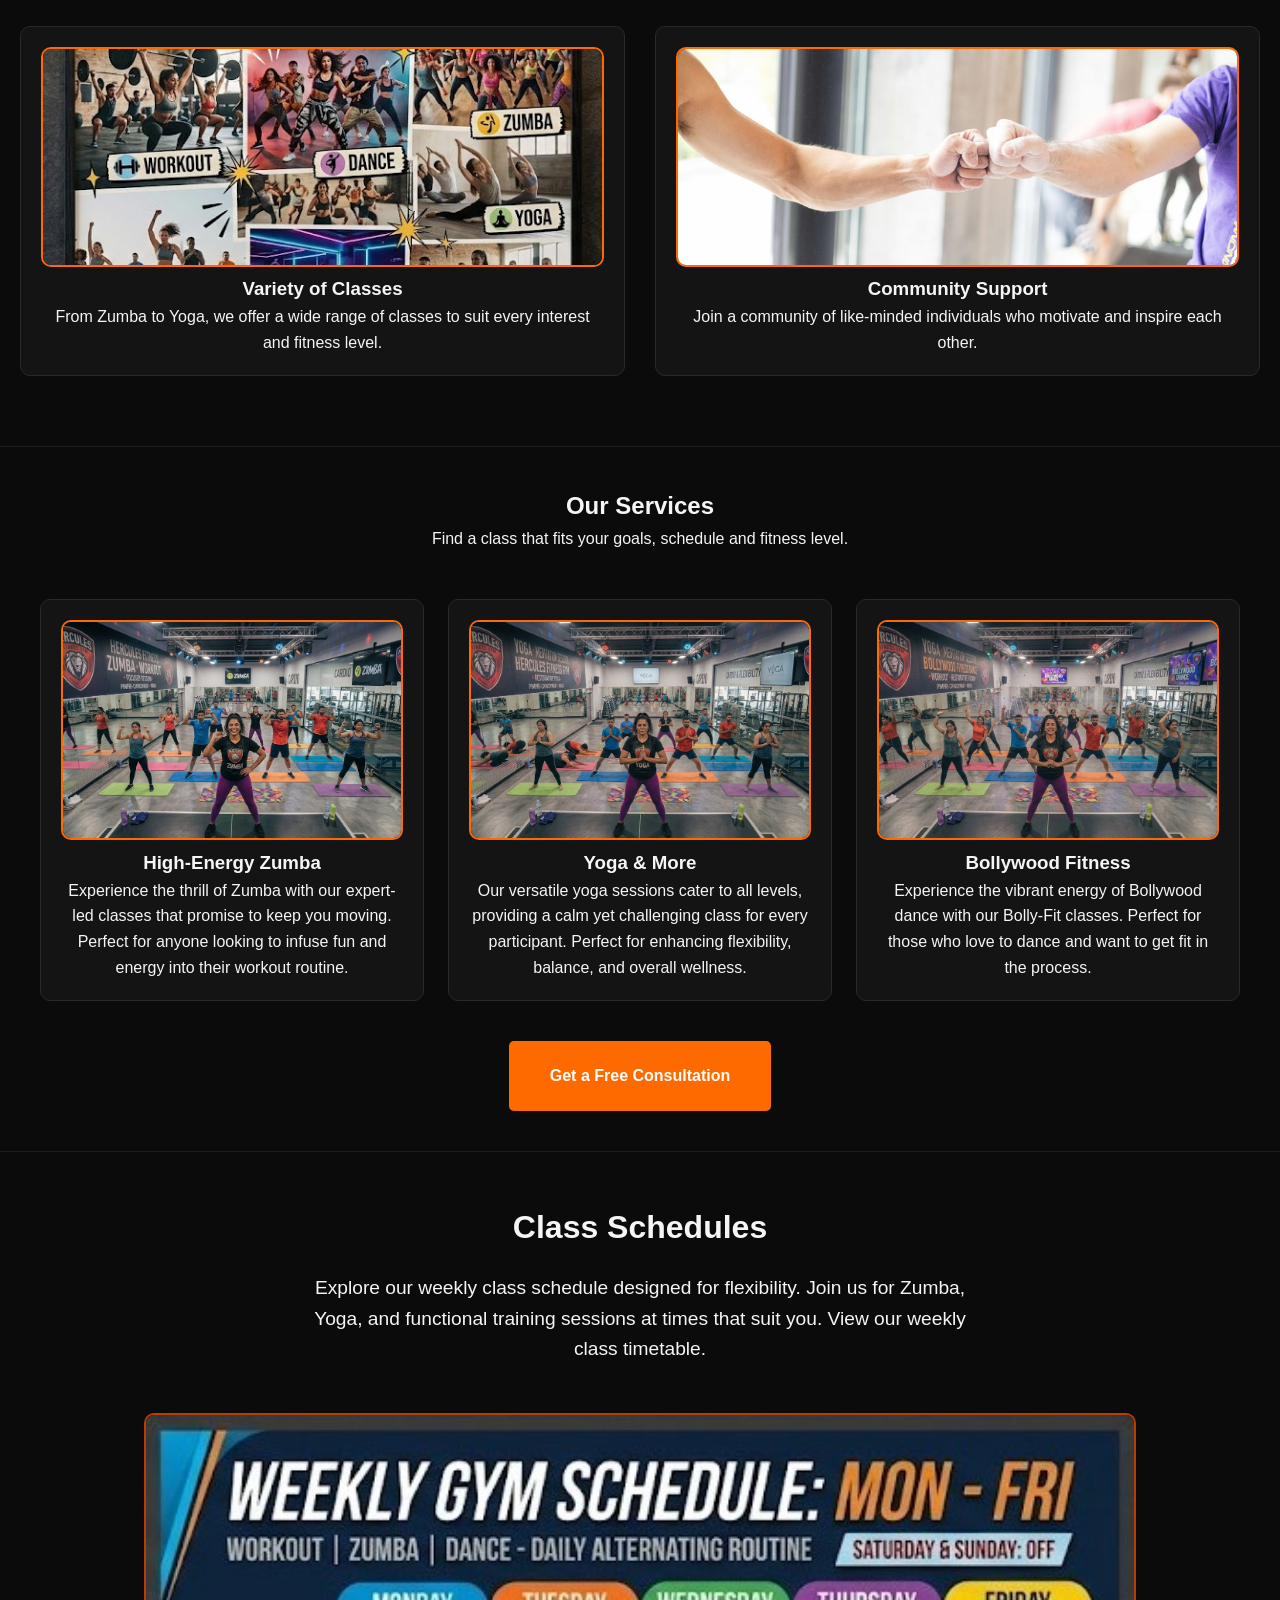
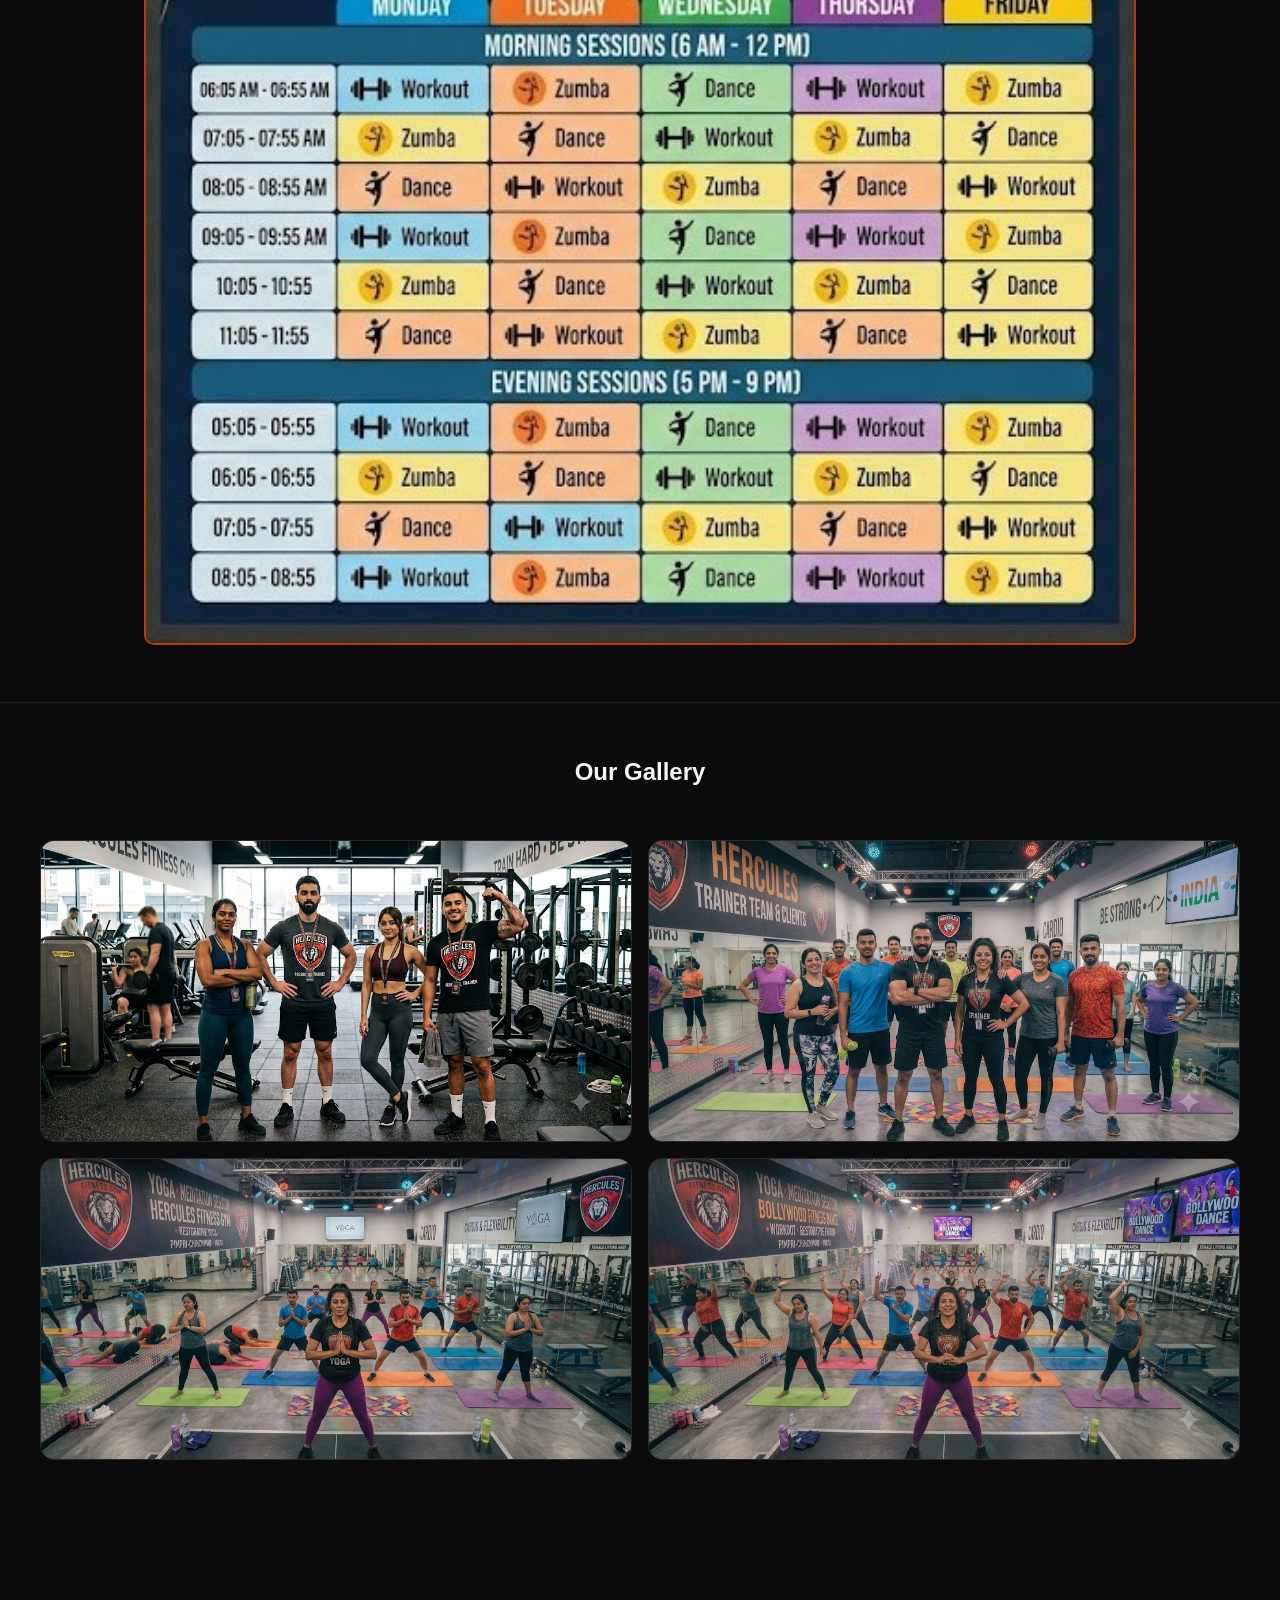
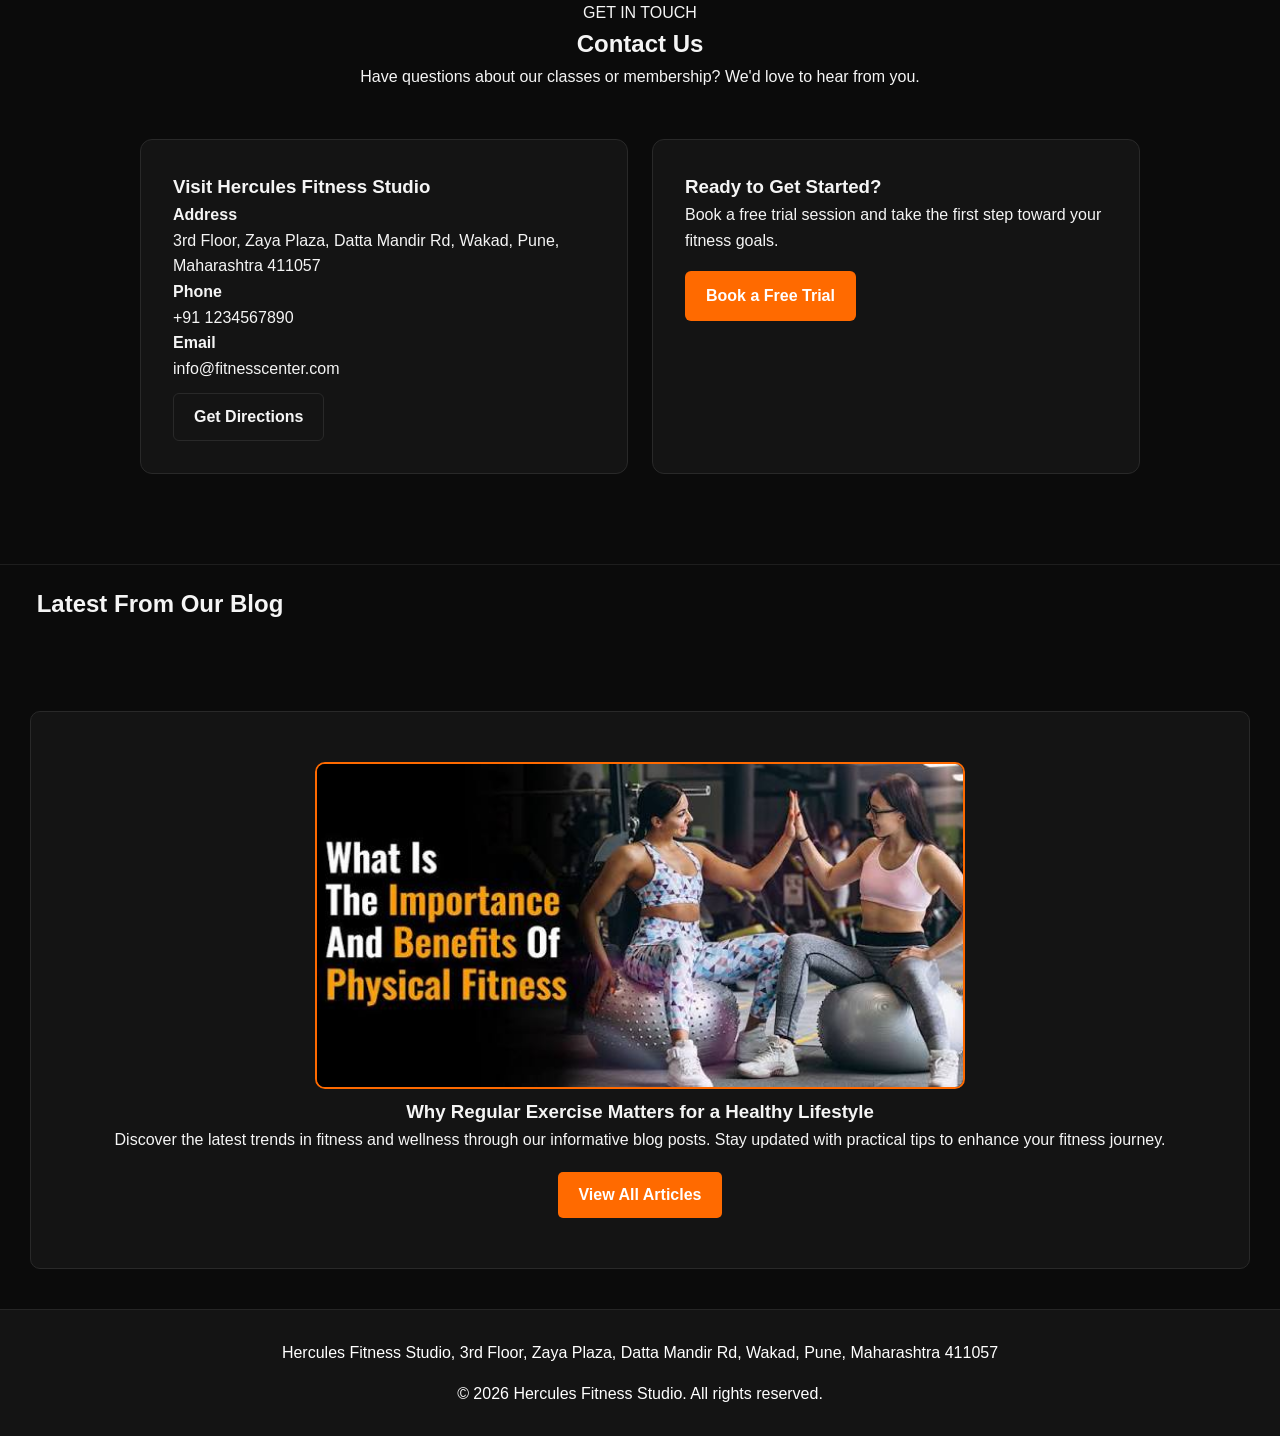
==== commit a5f2f9b2: "Fix paths and optimize images" ====
--- a/index.html
+++ b/index.html
@@ -11,7 +11,7 @@
     <title>Hercules Fitness Studio | Wakad, Pune</title>
 
     <!-- Favicon -->
-    <link rel="icon" type="image/svg+xml" href="img/favicon.svg">
+    <link rel="icon" type="image/svg+xml" href="img/Favicon.svg">
 
     <!-- Font Awesome -->
     <link rel="stylesheet"
--- a/css/style.css
+++ b/css/style.css
@@ -301,7 +301,7 @@
 
 #hero::before {
     content: "";
-    background-image: url("../img/hero.jpg");
+    background-image: url("../img/Hero.jpg");
     background-size: cover;
     background-position: center 25%;
     position: absolute;
@@ -700,4 +700,4 @@
     margin: 5px 0;
     border-radius: 5px;
     padding: 5px 10px;
-}+}
